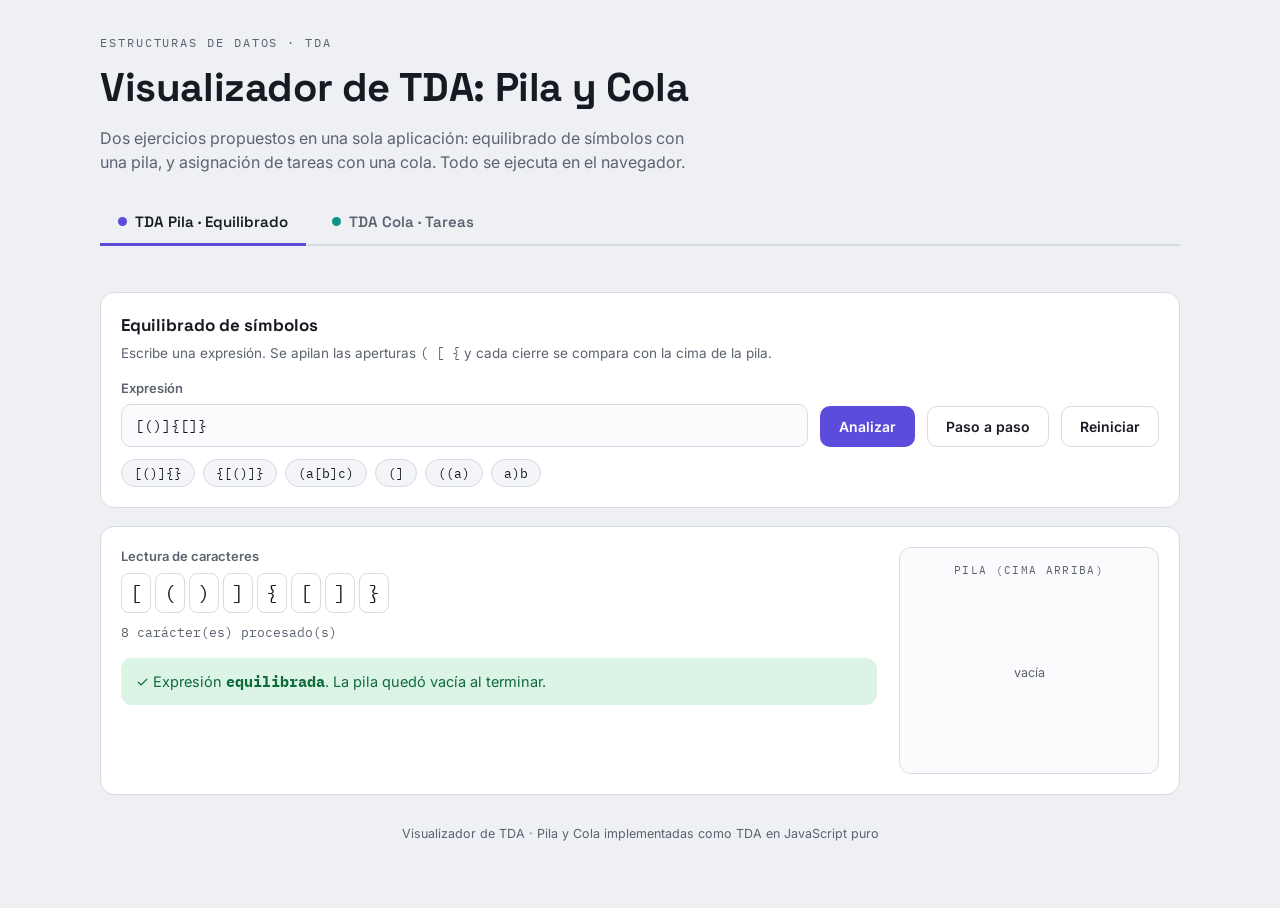
==== index.html @ f3cce6b9 "update project structure" ====
<!DOCTYPE html>
<html lang="es"> <!-- Declaración del idioma -->
<head> <!-- Configuración de fuentes, título, CSS y metadatos -->
<meta charset="UTF-8"> <!-- Codificación e interpretación de caracteres -->
<meta name="viewport" content="width=device-width, initial-scale=1.0"> <!-- Escalado de la página en dispositivos móviles -->
<title>Visualizador de Ejercicio de Pila y Cola</title>
<link rel="preconnect" href="https://fonts.googleapis.com"> <!-- Preconexión a Google Fonts -->
<!-- Elección de fuentes: Inter, Space Grotesk y IBM Plex Mono -->
<link href="https://fonts.googleapis.com/css2?family=Inter:wght@400;500;600&family=Space+Grotesk:wght@500;600;700&family=IBM+Plex+Mono:wght@400;500;600&display=swap" rel="stylesheet">
<link rel="stylesheet" href="css/estilos.css"> <!-- Hoja de estilos CSS -->

<!-- Fin de configuración -->

</head>
<body>
<div class="wrap">

  <header class="top">
    <p class="eyebrow">Estructuras de datos · TDA</p>
    <h1>Visualizador de TDA: Pila y Cola</h1>
    <p class="sub">Dos ejercicios propuestos en una sola aplicación: equilibrado de símbolos con una pila, y asignación de tareas con una cola. Todo se ejecuta en el navegador.</p>

    <div class="tabs" role="tablist" aria-label="Módulos">
      <button class="tab" role="tab" data-mod="pila" id="tab-pila" aria-selected="true" aria-controls="panel-pila">
        <span class="dot"></span>TDA Pila · Equilibrado
      </button>
      <button class="tab" role="tab" data-mod="cola" id="tab-cola" aria-selected="false" aria-controls="panel-cola">
        <span class="dot"></span>TDA Cola · Tareas
      </button>
    </div>
  </header>

  <!-- ============================================================
       PANEL PILA
       ============================================================ -->
  <section class="panel pila active" id="panel-pila" role="tabpanel" aria-labelledby="tab-pila">
    <div class="card">
      <h2>Equilibrado de símbolos</h2>
      <p class="hint">Escribe una expresión. Se apilan las aperturas <span style="font-family:var(--mono)">( [ {</span> y cada cierre se compara con la cima de la pila.</p>

      <div class="row">
        <div class="grow">
          <label class="fld" for="pila-input">Expresión</label>
          <input type="text" id="pila-input" value="[()]{[]}" spellcheck="false" autocomplete="off">
        </div>
        <button class="btn primary" id="pila-check">Analizar</button>
        <button class="btn ghost" id="pila-step">Paso a paso</button>
        <button class="btn ghost" id="pila-reset">Reiniciar</button>
      </div>

      <div class="examples" id="pila-examples">
        <button class="chip">[()]{}</button>
        <button class="chip">{[()]}</button>
        <button class="chip">(a[b]c)</button>
        <button class="chip">(]</button>
        <button class="chip">((a)</button>
        <button class="chip">a)b</button>
      </div>
    </div>

    <div class="card">
      <div class="stage">
        <div>
          <label class="fld">Lectura de caracteres</label>
          <div class="tape" id="pila-tape"></div>
          <div class="log" id="pila-log"></div>
          <div class="verdict" id="pila-verdict"></div>
        </div>
        <div class="stackbox">
          <p class="cap">Pila (cima arriba)</p>
          <div class="stack" id="pila-stack"><div class="empty">vacía</div></div>
        </div>
      </div>
    </div>
  </section>

  <!-- ============================================================
       PANEL COLA
       ============================================================ -->
  <section class="panel cola" id="panel-cola" role="tabpanel" aria-labelledby="tab-cola">
    <div class="card">
      <h2>Asignación de tareas</h2>
      <p class="hint">Da de alta tareas con su duración. Al procesar, se reparten entre <i>m</i> procesadores minimizando el tiempo medio de finalización (regla SPT: la más corta primero).</p>

      <div class="row">
        <div>
          <label class="fld" for="cola-id">Identificador</label>
          <input type="text" id="cola-id" placeholder="A" maxlength="6" style="width:120px" autocomplete="off">
        </div>
        <div>
          <label class="fld" for="cola-dur">Duración</label>
          <input type="number" id="cola-dur" placeholder="5" min="1" step="1">
        </div>
        <button class="btn primary" id="cola-add">Dar de alta</button>
      </div>

      <div class="examples">
        <button class="chip" id="cola-demo">Cargar ejemplo A5 B2 C8 D1</button>
        <button class="chip" id="cola-clear">Vaciar cola</button>
      </div>
    </div>

    <div class="card">
      <h2>Cola de tareas</h2>
      <p class="hint">Orden de llegada, del frente al final.</p>
      <div id="cola-tabla"></div>
    </div>

    <div class="card">
      <div class="row" style="align-items:flex-end">
        <div>
          <label class="fld" for="cola-proc">Número de procesadores (m)</label>
          <input type="number" id="cola-proc" value="1" min="1" step="1">
        </div>
        <button class="btn primary" id="cola-run">Procesar</button>
      </div>

      <div id="cola-resultado" style="margin-top:20px;display:none">
        <label class="fld">Línea de tiempo por procesador</label>
        <div class="gantt" id="cola-gantt"></div>
        <div class="axis"><div></div><div class="ticks" id="cola-ticks"></div></div>

        <div style="margin-top:18px">
          <label class="fld">Tiempos de finalización (orden de ejecución)</label>
          <table id="cola-fin"></table>
        </div>

        <div class="stats" id="cola-stats"></div>
        <p class="note"><b>Nota conceptual.</b> Con un lote fijo de tareas conocidas, SPT no produce inanición: todas se ejecutan. FIFO (orden de llegada) sería más simple pero daría un tiempo medio mayor.</p>
      </div>
    </div>
  </section>

  <footer>Visualizador de TDA · Pila y Cola implementadas como TDA en JavaScript puro</footer>
</div>

<!-- Lógica: cada módulo en su archivo; app.js conecta las pestañas -->
<script src="js/pila.js"></script>
<script src="js/cola.js"></script>
<script src="js/app.js"></script>
</body>
</html>
---- css/estilos.css ----
:root{
    --bg:#eef0f4;
    --surface:#ffffff;
    --ink:#171a22;
    --muted:#5b6270;
    --line:#d7dbe3;
    --pila:#5b4cdb;      /* violeta, módulo Pila */
    --pila-soft:#ece9fb;
    --cola:#0d9488;      /* teal, módulo Cola */
    --cola-soft:#dcf3f0;
    --err:#d63a3a;
    --err-soft:#fbe4e4;
    --ok:#1a9e54;
    --ok-soft:#dcf4e6;
    --focus:#5b4cdb;
    --mono:'IBM Plex Mono','SFMono-Regular',Consolas,monospace;
    --sans:'Inter',system-ui,-apple-system,'Segoe UI',Roboto,sans-serif;
    --disp:'Space Grotesk',var(--sans);
  }
  @import url('https://fonts.googleapis.com/css2?family=Inter:wght@400;500;600&family=Space+Grotesk:wght@500;600;700&family=IBM+Plex+Mono:wght@400;500;600&display=swap');

  *{box-sizing:border-box}
  html{-webkit-text-size-adjust:100%}
  body{
    margin:0;background:var(--bg);color:var(--ink);
    font-family:var(--sans);line-height:1.5;
    padding:0 16px 64px;
  }
  .wrap{max-width:1080px;margin:0 auto}

  /* ---------- Cabecera ---------- */
  header.top{padding:34px 0 20px}
  .eyebrow{
    font-family:var(--mono);font-size:12px;letter-spacing:.16em;
    text-transform:uppercase;color:var(--muted);margin:0 0 6px
  }
  h1{
    font-family:var(--disp);font-weight:700;font-size:clamp(26px,4.5vw,40px);
    margin:0;letter-spacing:-.01em
  }
  .sub{color:var(--muted);margin:8px 0 0;max-width:60ch}

  /* ---------- Pestañas ---------- */
  .tabs{display:flex;gap:8px;margin:26px 0 0;border-bottom:2px solid var(--line)}
  .tab{
    appearance:none;border:0;background:transparent;cursor:pointer;
    font-family:var(--disp);font-weight:600;font-size:15px;color:var(--muted);
    padding:12px 18px;border-bottom:3px solid transparent;margin-bottom:-2px;
    transition:color .15s
  }
  .tab .dot{display:inline-block;width:9px;height:9px;border-radius:50%;margin-right:8px;vertical-align:1px}
  .tab[data-mod="pila"] .dot{background:var(--pila)}
  .tab[data-mod="cola"] .dot{background:var(--cola)}
  .tab:hover{color:var(--ink)}
  .tab[aria-selected="true"]{color:var(--ink)}
  .tab[data-mod="pila"][aria-selected="true"]{border-bottom-color:var(--pila)}
  .tab[data-mod="cola"][aria-selected="true"]{border-bottom-color:var(--cola)}
  .tab:focus-visible{outline:2px solid var(--focus);outline-offset:2px;border-radius:6px}

  .panel{display:none;padding:26px 0 0}
  .panel.active{display:block}

  /* ---------- Tarjetas / controles ---------- */
  .card{
    background:var(--surface);border:1px solid var(--line);border-radius:14px;
    padding:20px;margin:0 0 18px
  }
  .card h2{font-family:var(--disp);font-size:17px;margin:0 0 4px}
  .card p.hint{color:var(--muted);font-size:13.5px;margin:0 0 16px}

  label.fld{display:block;font-size:13px;font-weight:600;color:var(--muted);margin:0 0 6px}
  input[type=text],input[type=number]{
    font-family:var(--mono);font-size:15px;width:100%;
    padding:11px 13px;border:1px solid var(--line);border-radius:10px;background:#fbfbfd;color:var(--ink)
  }
  input:focus{outline:2px solid var(--focus);outline-offset:1px;border-color:transparent}
  input[type=number]{width:110px}

  .row{display:flex;gap:12px;flex-wrap:wrap;align-items:flex-end}
  .row .grow{flex:1;min-width:200px}

  .btn{
    appearance:none;cursor:pointer;font-family:var(--sans);font-weight:600;font-size:14px;
    padding:11px 18px;border-radius:10px;border:1px solid transparent;transition:filter .15s,background .15s
  }
  .btn:focus-visible{outline:2px solid var(--focus);outline-offset:2px}
  .btn.primary{color:#fff}
  .pila .btn.primary{background:var(--pila)}
  .cola .btn.primary{background:var(--cola)}
  .btn.primary:hover{filter:brightness(1.07)}
  .btn.ghost{background:#fff;border-color:var(--line);color:var(--ink)}
  .btn.ghost:hover{background:#f4f5f8}
  .btn:disabled{opacity:.45;cursor:not-allowed}

  .examples{display:flex;gap:8px;flex-wrap:wrap;margin:12px 0 0}
  .chip{
    font-family:var(--mono);font-size:12.5px;cursor:pointer;background:#f4f5f8;
    border:1px solid var(--line);border-radius:20px;padding:5px 12px;color:var(--ink)
  }
  .chip:hover{background:#e9ebf1}
  .chip:focus-visible{outline:2px solid var(--focus);outline-offset:2px}

  /* ---------- Visual PILA ---------- */
  .stage{display:grid;grid-template-columns:1fr 260px;gap:22px;align-items:start}
  @media(max-width:720px){.stage{grid-template-columns:1fr}}

  .tape{display:flex;flex-wrap:wrap;gap:4px;font-family:var(--mono);font-size:20px;margin:2px 0 0}
  .tape .ch{
    min-width:30px;height:40px;display:grid;place-items:center;border-radius:8px;
    border:1px solid var(--line);background:#fbfbfd;color:var(--muted);padding:0 6px;transition:.15s
  }
  .tape .ch.done{color:var(--ink);background:#fff}
  .tape .ch.cur{border-color:var(--pila);background:var(--pila-soft);color:var(--pila);font-weight:600;transform:translateY(-2px)}
  .tape .ch.bad{border-color:var(--err);background:var(--err-soft);color:var(--err);font-weight:600}

  .stackbox{border:1px solid var(--line);border-radius:12px;padding:14px;background:#fbfbfd}
  .stackbox .cap{font-family:var(--mono);font-size:11px;letter-spacing:.12em;text-transform:uppercase;color:var(--muted);text-align:center;margin:0 0 10px}
  .stack{display:flex;flex-direction:column-reverse;gap:6px;min-height:170px;justify-content:flex-start}
  .cell{
    font-family:var(--mono);font-size:20px;font-weight:600;height:44px;display:grid;place-items:center;
    border-radius:8px;background:#fff;border:1.5px solid var(--pila);color:var(--pila);
    animation:pop .18s ease
  }
  .cell.top{box-shadow:0 0 0 3px var(--pila-soft)}
  @keyframes pop{from{opacity:0;transform:translateY(6px) scale(.96)}to{opacity:1;transform:none}}
  .stack .empty{color:var(--muted);font-size:12.5px;text-align:center;align-self:center;margin:auto 0}

  .verdict{margin:16px 0 0;padding:13px 15px;border-radius:11px;font-size:14.5px;display:none}
  .verdict.show{display:block}
  .verdict.ok{background:var(--ok-soft);color:#0f6b39}
  .verdict.err{background:var(--err-soft);color:#a11f1f}
  .verdict b{font-family:var(--mono)}
  .log{font-family:var(--mono);font-size:12.5px;color:var(--muted);margin:10px 0 0;min-height:18px}

  /* ---------- Visual COLA ---------- */
  table{width:100%;border-collapse:collapse;font-size:14px;margin:4px 0 0}
  th,td{text-align:left;padding:9px 12px;border-bottom:1px solid var(--line)}
  th{font-size:12px;letter-spacing:.04em;text-transform:uppercase;color:var(--muted);font-weight:600}
  td.mono,th.mono{font-family:var(--mono)}
  td .del{cursor:pointer;color:var(--err);background:none;border:0;font-size:13px;font-weight:600;padding:2px 6px;border-radius:6px}
  td .del:hover{background:var(--err-soft)}
  .queue-empty{color:var(--muted);font-size:13.5px;padding:16px 0}

  .gantt{margin:6px 0 0;display:flex;flex-direction:column;gap:10px}
  .proc{display:grid;grid-template-columns:96px 1fr;gap:10px;align-items:center}
  .proc .name{font-family:var(--mono);font-size:12.5px;color:var(--muted)}
  .track{position:relative;height:38px;background:#f4f5f8;border-radius:8px;border:1px solid var(--line);overflow:hidden}
  .blk{
    position:absolute;top:3px;bottom:3px;border-radius:6px;background:var(--cola);color:#fff;
    font-family:var(--mono);font-size:12px;display:grid;place-items:center;overflow:hidden;white-space:nowrap;
    box-shadow:inset 0 0 0 1px rgba(255,255,255,.25)
  }
  .blk small{opacity:.8;font-size:10px}
  .axis{display:grid;grid-template-columns:96px 1fr;gap:10px;margin:2px 0 0}
  .axis .ticks{position:relative;height:16px;font-family:var(--mono);font-size:10px;color:var(--muted)}
  .axis .ticks span{position:absolute;transform:translateX(-50%)}

  .stats{display:flex;gap:26px;flex-wrap:wrap;margin:18px 0 0;padding:16px;background:var(--cola-soft);border-radius:11px}
  .stat .k{font-family:var(--mono);font-size:12px;color:#0a6b62;letter-spacing:.04em}
  .stat .v{font-family:var(--disp);font-size:26px;font-weight:700;color:#0a5f57;line-height:1.1}
  .finrow td.fin{font-family:var(--mono);font-weight:600;color:var(--cola)}

  .note{font-size:12.5px;color:var(--muted);margin:14px 0 0;padding:12px 14px;background:#f4f5f8;border-radius:10px;border:1px solid var(--line)}
  .note b{color:var(--ink)}

  footer{color:var(--muted);font-size:12.5px;text-align:center;margin:30px 0 0}
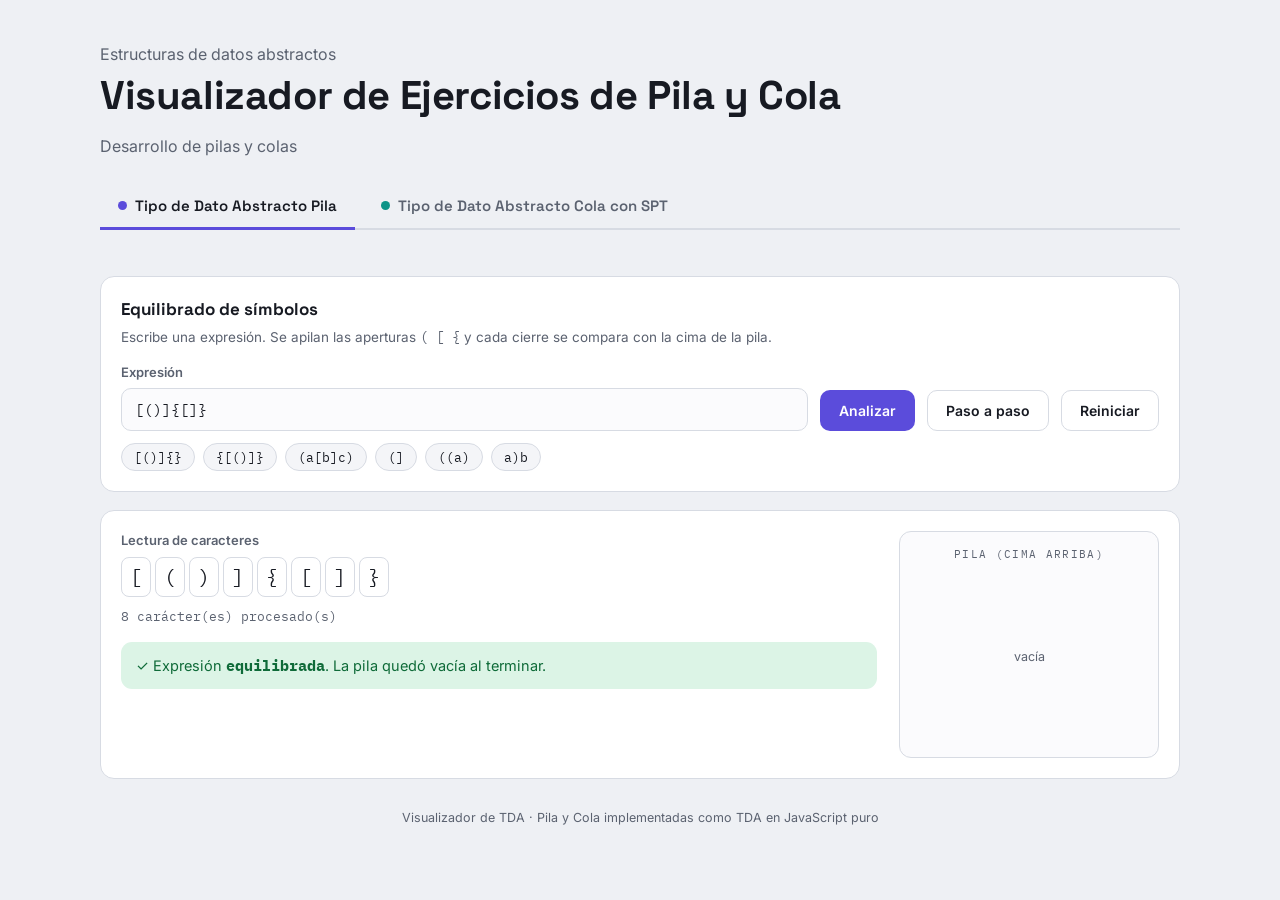
==== commit 41fbfbe2: "update index" ====
--- a/index.html
+++ b/index.html
@@ -16,16 +16,16 @@
 <div class="wrap">
 
   <header class="top">
-    <p class="eyebrow">Estructuras de datos · TDA</p>
-    <h1>Visualizador de TDA: Pila y Cola</h1>
-    <p class="sub">Dos ejercicios propuestos en una sola aplicación: equilibrado de símbolos con una pila, y asignación de tareas con una cola. Todo se ejecuta en el navegador.</p>
+    <p class="sub">Estructuras de datos abstractos</p>
+    <h1>Visualizador de Ejercicios de Pila y Cola</h1>
+    <p class="sub">Desarrollo de pilas y colas</p>
 
     <div class="tabs" role="tablist" aria-label="Módulos">
       <button class="tab" role="tab" data-mod="pila" id="tab-pila" aria-selected="true" aria-controls="panel-pila">
-        <span class="dot"></span>TDA Pila · Equilibrado
+        <span class="dot"></span>Tipo de Dato Abstracto Pila
       </button>
       <button class="tab" role="tab" data-mod="cola" id="tab-cola" aria-selected="false" aria-controls="panel-cola">
-        <span class="dot"></span>TDA Cola · Tareas
+        <span class="dot"></span>Tipo de Dato Abstracto Cola con SPT
       </button>
     </div>
   </header>
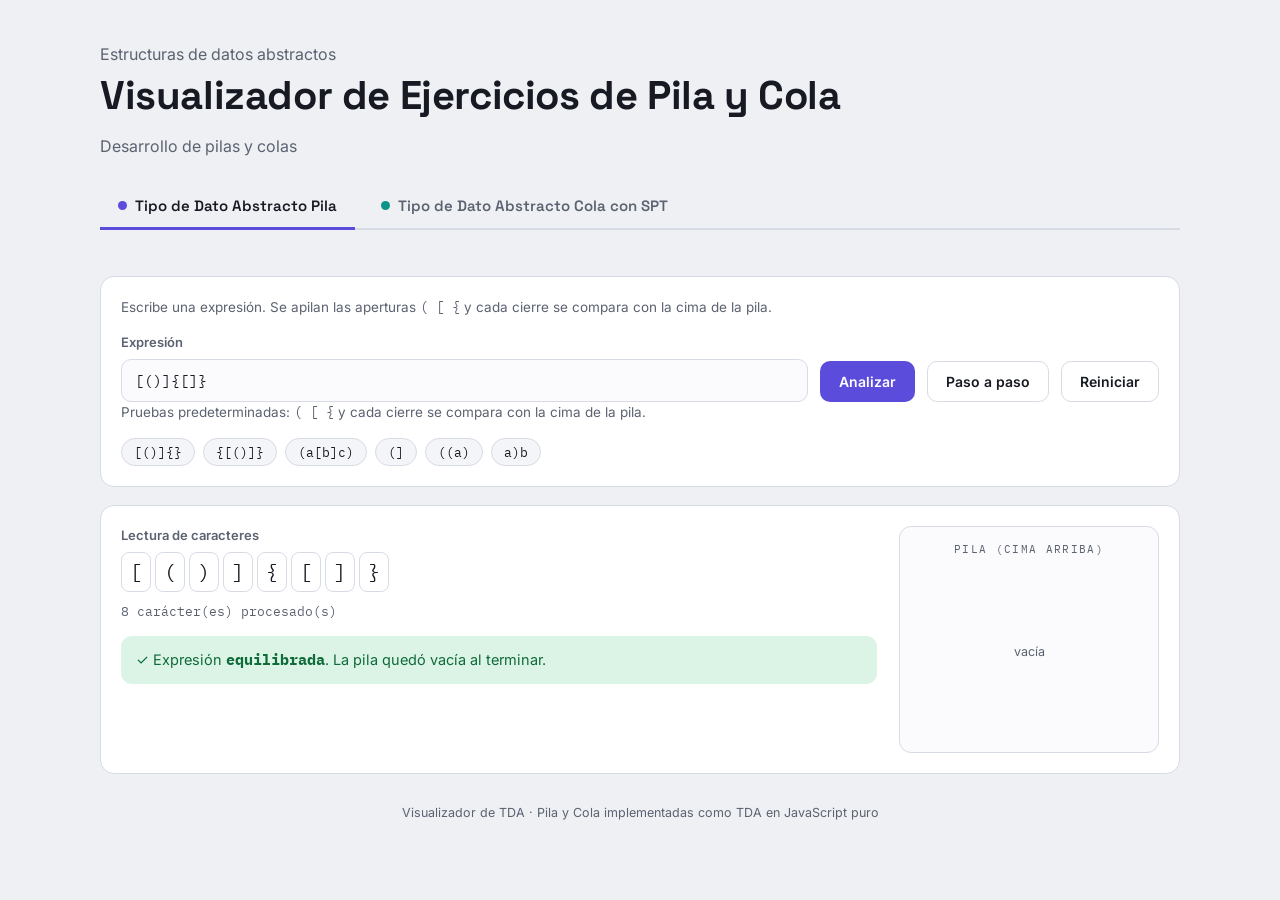
==== commit aed18ce2: "update index" ====
--- a/index.html
+++ b/index.html
@@ -35,7 +35,6 @@
        ============================================================ -->
   <section class="panel pila active" id="panel-pila" role="tabpanel" aria-labelledby="tab-pila">
     <div class="card">
-      <h2>Equilibrado de símbolos</h2>
       <p class="hint">Escribe una expresión. Se apilan las aperturas <span style="font-family:var(--mono)">( [ {</span> y cada cierre se compara con la cima de la pila.</p>
 
       <div class="row">
@@ -48,6 +47,7 @@
         <button class="btn ghost" id="pila-reset">Reiniciar</button>
       </div>
 
+      <p class="hint">Pruebas predeterminadas: <span style="font-family:var(--mono)">( [ {</span> y cada cierre se compara con la cima de la pila.</p>
       <div class="examples" id="pila-examples">
         <button class="chip">[()]{}</button>
         <button class="chip">{[()]}</button>
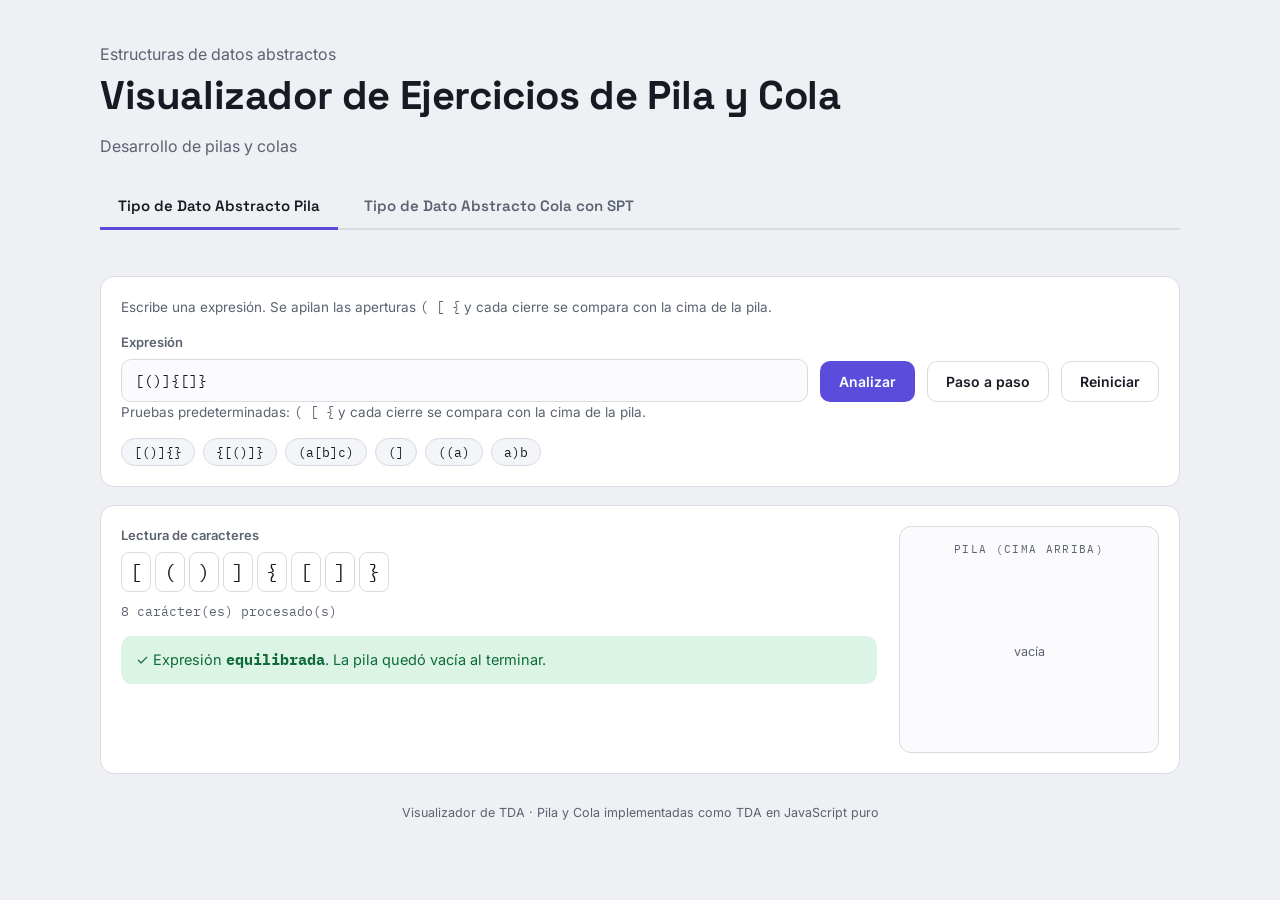
==== commit a553c4a9: "quit the dots" ====
--- a/index.html
+++ b/index.html
@@ -22,10 +22,10 @@
 
     <div class="tabs" role="tablist" aria-label="Módulos">
       <button class="tab" role="tab" data-mod="pila" id="tab-pila" aria-selected="true" aria-controls="panel-pila">
-        <span class="dot"></span>Tipo de Dato Abstracto Pila
+        <span class="sub"></span>Tipo de Dato Abstracto Pila
       </button>
       <button class="tab" role="tab" data-mod="cola" id="tab-cola" aria-selected="false" aria-controls="panel-cola">
-        <span class="dot"></span>Tipo de Dato Abstracto Cola con SPT
+        <span class="sub"></span>Tipo de Dato Abstracto Cola con SPT
       </button>
     </div>
   </header>
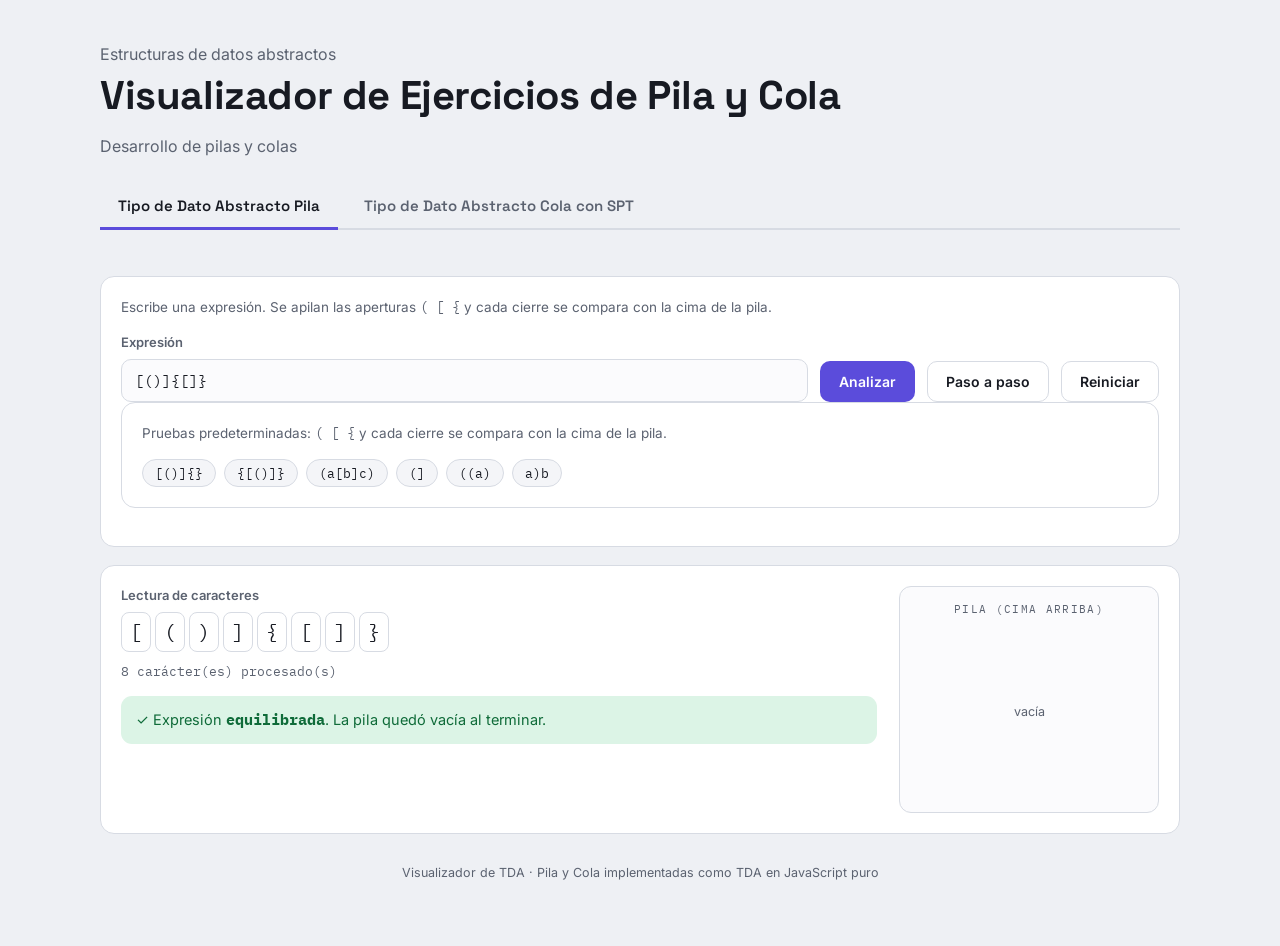
==== commit f03b1e74: "ejemplos pila" ====
--- a/index.html
+++ b/index.html
@@ -33,7 +33,7 @@
   <!-- ============================================================
        PANEL PILA
        ============================================================ -->
-  <section class="panel pila active" id="panel-pila" role="tabpanel" aria-labelledby="tab-pila">
+  <div class="panel pila active" id="panel-pila" role="tabpanel" aria-labelledby="tab-pila">
     <div class="card">
       <p class="hint">Escribe una expresión. Se apilan las aperturas <span style="font-family:var(--mono)">( [ {</span> y cada cierre se compara con la cima de la pila.</p>
 
@@ -47,6 +47,7 @@
         <button class="btn ghost" id="pila-reset">Reiniciar</button>
       </div>
 
+      <div class="card">
       <p class="hint">Pruebas predeterminadas: <span style="font-family:var(--mono)">( [ {</span> y cada cierre se compara con la cima de la pila.</p>
       <div class="examples" id="pila-examples">
         <button class="chip">[()]{}</button>
@@ -55,6 +56,7 @@
         <button class="chip">(]</button>
         <button class="chip">((a)</button>
         <button class="chip">a)b</button>
+      </div>
       </div>
     </div>
 
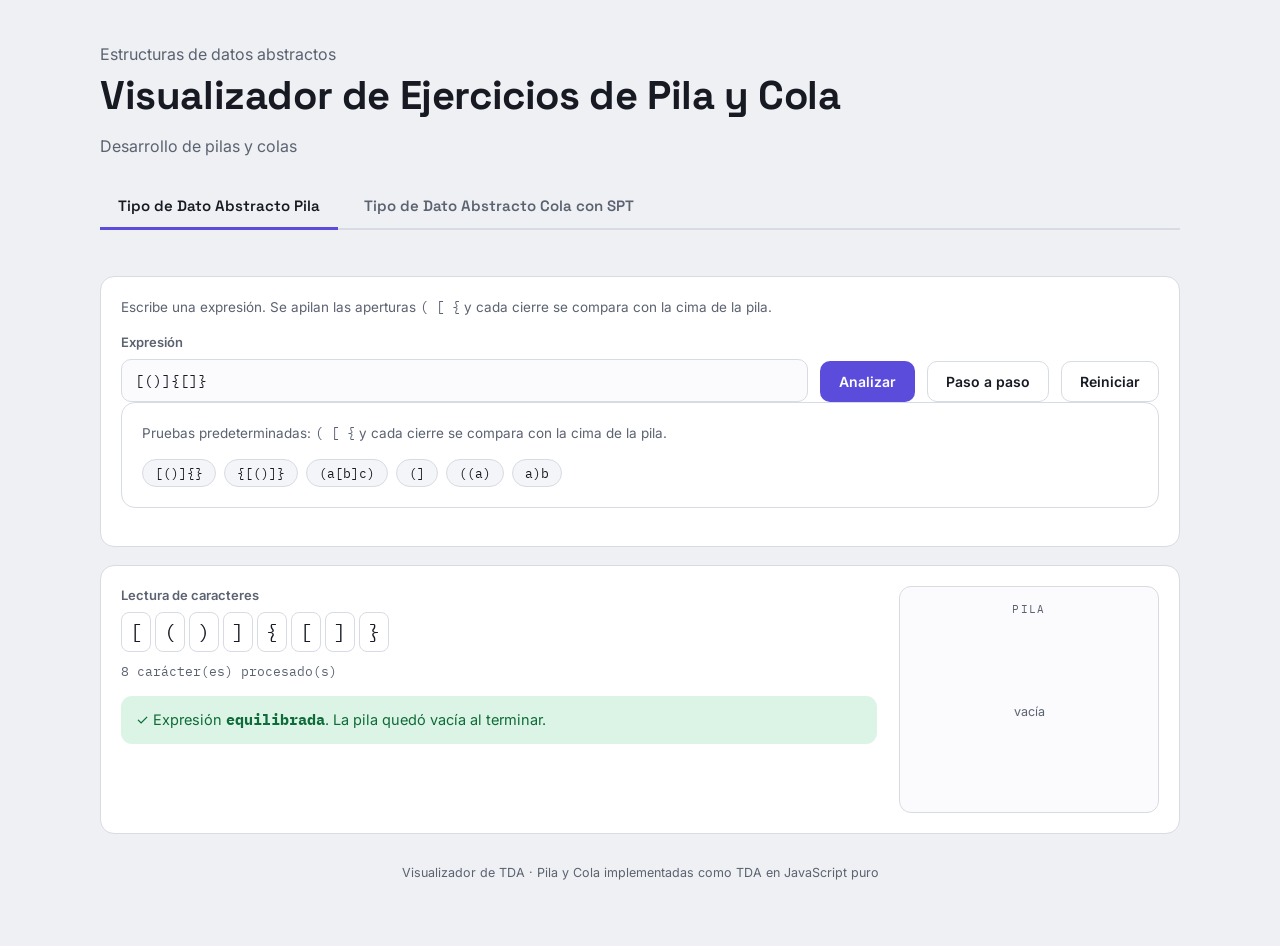
==== commit 71e8cc4e: "update pila" ====
--- a/index.html
+++ b/index.html
@@ -69,7 +69,7 @@
           <div class="verdict" id="pila-verdict"></div>
         </div>
         <div class="stackbox">
-          <p class="cap">Pila (cima arriba)</p>
+          <p class="cap">Pila</p>
           <div class="stack" id="pila-stack"><div class="empty">vacía</div></div>
         </div>
       </div>
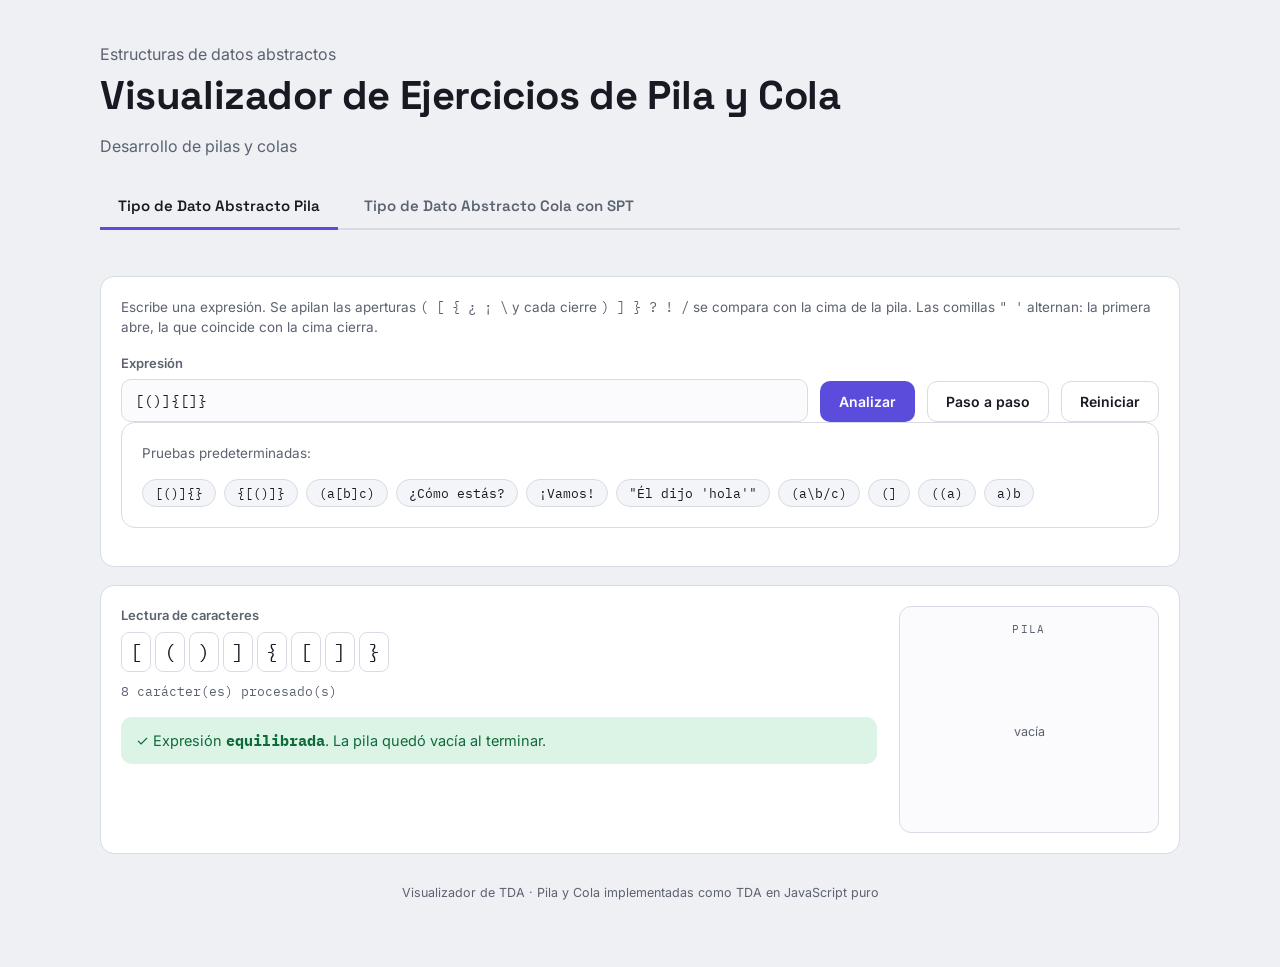
==== commit c59ecabf: "feat: agregar nuevos elementos de apertura y cierre así como aumentando el tiempo de espera para la " ====
--- a/index.html
+++ b/index.html
@@ -33,9 +33,9 @@
   <!-- ============================================================
        PANEL PILA
        ============================================================ -->
-  <div class="panel pila active" id="panel-pila" role="tabpanel" aria-labelledby="tab-pila">
+  <section class="panel pila active" id="panel-pila" role="tabpanel" aria-labelledby="tab-pila">
     <div class="card">
-      <p class="hint">Escribe una expresión. Se apilan las aperturas <span style="font-family:var(--mono)">( [ {</span> y cada cierre se compara con la cima de la pila.</p>
+      <p class="hint">Escribe una expresión. Se apilan las aperturas <span style="font-family:var(--mono)">( [ { ¿ ¡ \</span> y cada cierre <span style="font-family:var(--mono)">) ] } ? ! /</span> se compara con la cima de la pila. Las comillas <span style="font-family:var(--mono)">" '</span> alternan: la primera abre, la que coincide con la cima cierra.</p>
 
       <div class="row">
         <div class="grow">
@@ -48,11 +48,15 @@
       </div>
 
       <div class="card">
-      <p class="hint">Pruebas predeterminadas: <span style="font-family:var(--mono)">( [ {</span> y cada cierre se compara con la cima de la pila.</p>
+      <p class="hint">Pruebas predeterminadas:</p>
       <div class="examples" id="pila-examples">
         <button class="chip">[()]{}</button>
         <button class="chip">{[()]}</button>
         <button class="chip">(a[b]c)</button>
+        <button class="chip">¿Cómo estás?</button>
+        <button class="chip">¡Vamos!</button>
+        <button class="chip">"Él dijo 'hola'"</button>
+        <button class="chip">(a\b/c)</button>
         <button class="chip">(]</button>
         <button class="chip">((a)</button>
         <button class="chip">a)b</button>
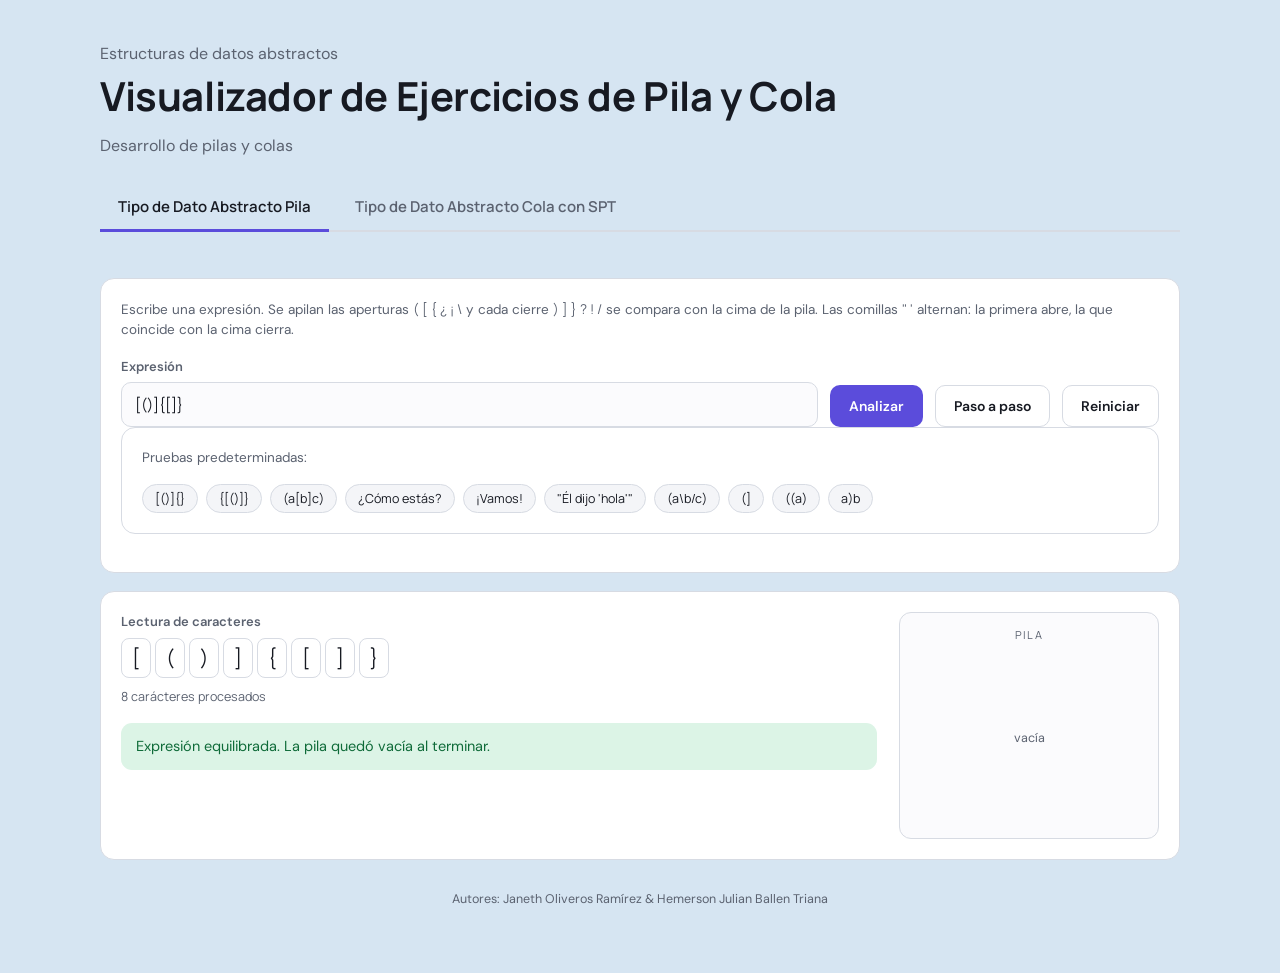
==== commit f908e87e: "UPDATE" ====
--- a/index.html
+++ b/index.html
@@ -6,7 +6,7 @@
 <title>Visualizador de Ejercicio de Pila y Cola</title>
 <link rel="preconnect" href="https://fonts.googleapis.com"> <!-- Preconexión a Google Fonts -->
 <!-- Elección de fuentes: Inter, Space Grotesk y IBM Plex Mono -->
-<link href="https://fonts.googleapis.com/css2?family=Inter:wght@400;500;600&family=Space+Grotesk:wght@500;600;700&family=IBM+Plex+Mono:wght@400;500;600&display=swap" rel="stylesheet">
+<link href="https://fonts.googleapis.com/css2?family=DM+Sans:wght@400;500;600;700&family=Manrope:wght@400;500;600;700&family=Manrope:wght@500;600;700;800&display=swap" rel="stylesheet">
 <link rel="stylesheet" href="css/estilos.css"> <!-- Hoja de estilos CSS -->
 
 <!-- Fin de configuración -->
@@ -86,7 +86,7 @@
   <section class="panel cola" id="panel-cola" role="tabpanel" aria-labelledby="tab-cola">
     <div class="card">
       <h2>Asignación de tareas</h2>
-      <p class="hint">Da de alta tareas con su duración. Al procesar, se reparten entre <i>m</i> procesadores minimizando el tiempo medio de finalización (regla SPT: la más corta primero).</p>
+      <p class="hint">Da de alta tareas con su duración. Al procesar, se reparten entre <i>m</i> procesadores minimizando el tiempo medio de finalización mediante SPT.</p>
 
       <div class="row">
         <div>
@@ -97,11 +97,11 @@
           <label class="fld" for="cola-dur">Duración</label>
           <input type="number" id="cola-dur" placeholder="5" min="1" step="1">
         </div>
-        <button class="btn primary" id="cola-add">Dar de alta</button>
+        <button class="btn primary" id="cola-add">Insertar</button>
       </div>
 
       <div class="examples">
-        <button class="chip" id="cola-demo">Cargar ejemplo A5 B2 C8 D1</button>
+        <button class="chip" id="cola-demo">Cargar ejemplo</button>
         <button class="chip" id="cola-clear">Vaciar cola</button>
       </div>
     </div>
@@ -132,12 +132,12 @@
         </div>
 
         <div class="stats" id="cola-stats"></div>
-        <p class="note"><b>Nota conceptual.</b> Con un lote fijo de tareas conocidas, SPT no produce inanición: todas se ejecutan. FIFO (orden de llegada) sería más simple pero daría un tiempo medio mayor.</p>
+        <p class="note"><b>Nota conceptual.</b> se eligió SPT porque el problema busca minimizar el tiempo medio de finalización, y bajo las condiciones del ejercicio SPT logra ese objetivo mejor que FIFO. FIFO sería apropiado si la prioridad principal fuera respetar estrictamente el orden de llegada, no minimizar el tiempo promedio.</p>
       </div>
     </div>
   </section>
 
-  <footer>Visualizador de TDA · Pila y Cola implementadas como TDA en JavaScript puro</footer>
+  <footer>Autores: Janeth Oliveros Ramírez & Hemerson Julian Ballen Triana </footer>
 </div>
 
 <!-- Lógica: cada módulo en su archivo; app.js conecta las pestañas -->
--- a/css/estilos.css
+++ b/css/estilos.css
@@ -1,5 +1,5 @@
  :root{
-    --bg:#eef0f4;
+    --bg:#d6e5f2;
     --surface:#ffffff;
     --ink:#171a22;
     --muted:#5b6270;
@@ -13,9 +13,9 @@
     --ok:#1a9e54;
     --ok-soft:#dcf4e6;
     --focus:#5b4cdb;
-    --mono:'IBM Plex Mono','SFMono-Regular',Consolas,monospace;
-    --sans:'Inter',system-ui,-apple-system,'Segoe UI',Roboto,sans-serif;
-    --disp:'Space Grotesk',var(--sans);
+    --mono:'Manrope', sans-serif;
+    --sans:'DM Sans', sans-serif;
+    --disp:'Manrope', sans-serif;
   }
   @import url('https://fonts.googleapis.com/css2?family=Inter:wght@400;500;600&family=Space+Grotesk:wght@500;600;700&family=IBM+Plex+Mono:wght@400;500;600&display=swap');
 
